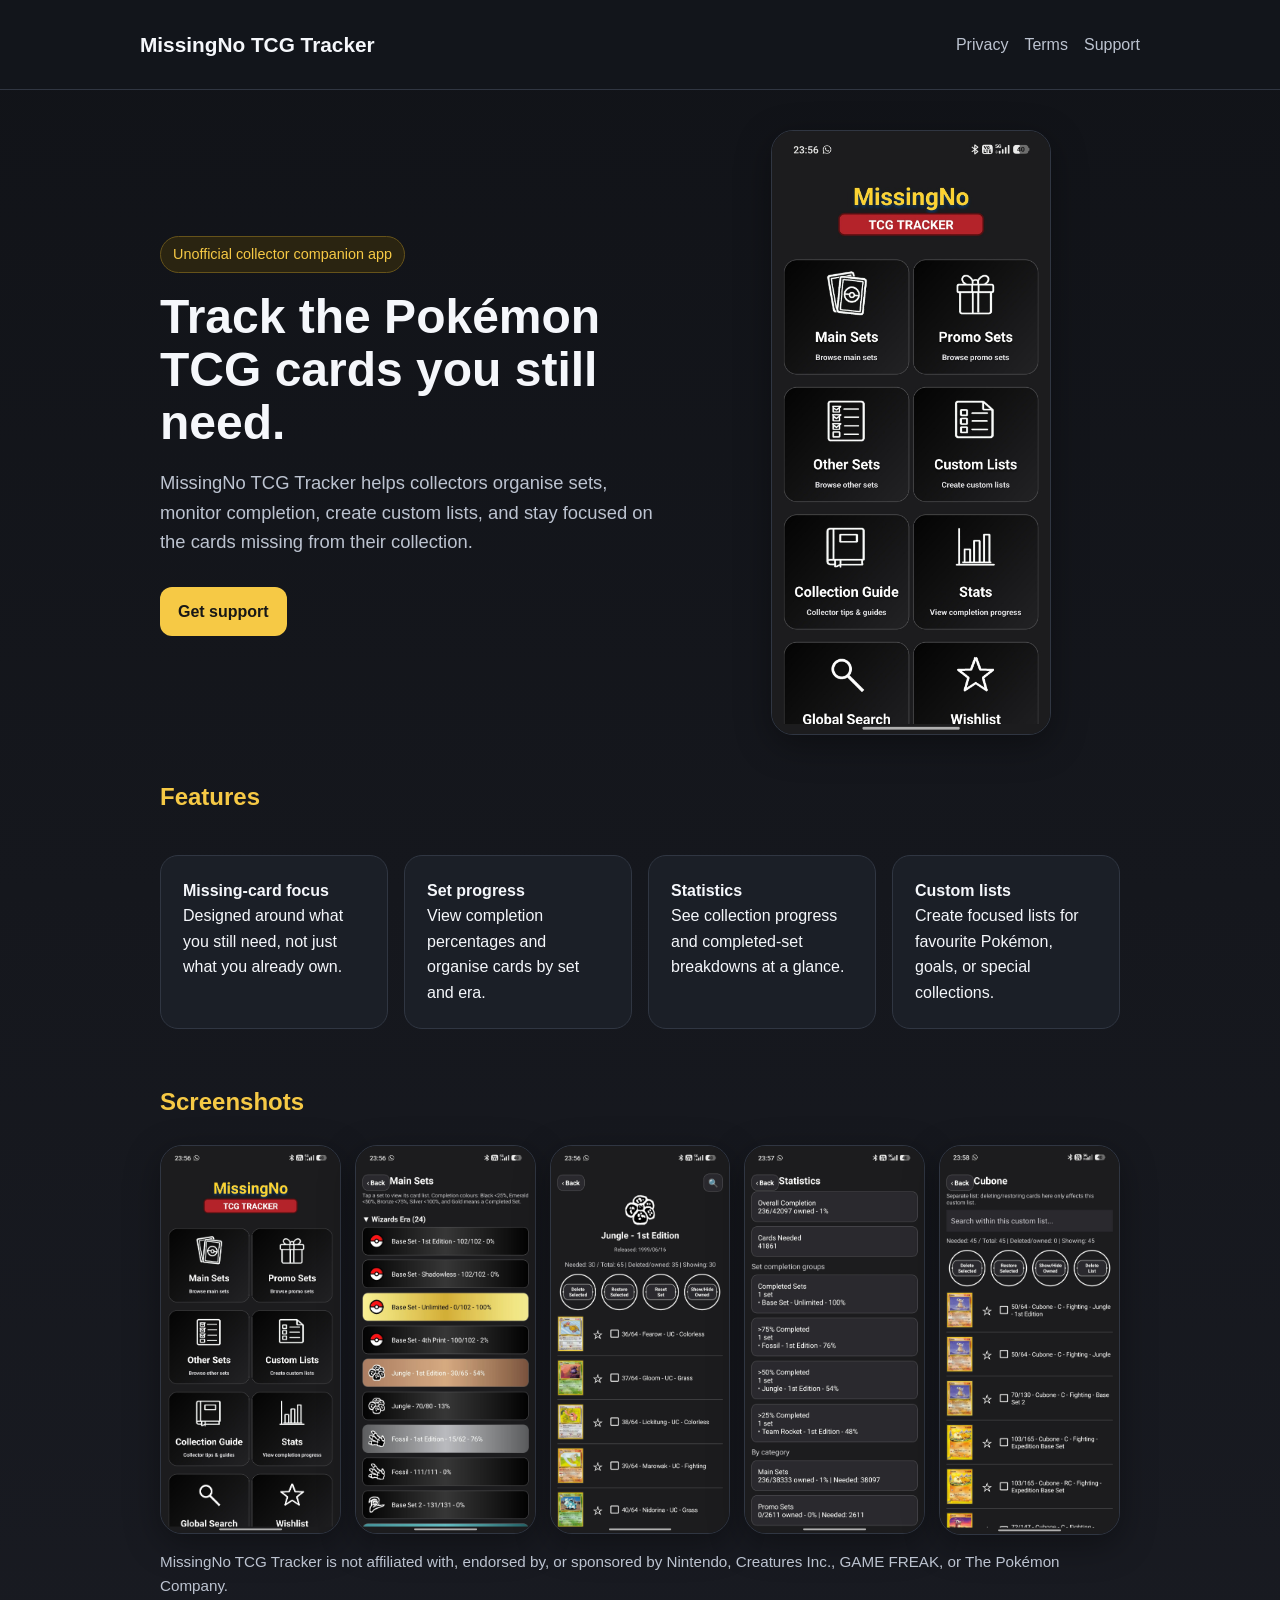
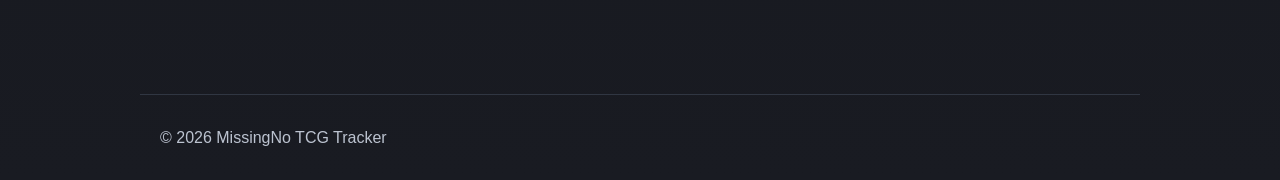
==== index.html @ 8db65860 "Add files via upload Initial website for MissingNo TCG Tracker" ====
<!doctype html><html lang="en"><head><meta charset="utf-8"><meta name="viewport" content="width=device-width,initial-scale=1"><title>MissingNo TCG Tracker</title><link rel="stylesheet" href="styles.css"></head><body><header><nav><a class="brand" href="index.html">MissingNo TCG Tracker</a><div class="links"><a href="privacy-policy.html">Privacy</a><a href="terms.html">Terms</a><a href="support.html">Support</a></div></nav></header><main><section class="hero"><div><span class="badge">Unofficial collector companion app</span><h1>Track the Pokémon TCG cards you still need.</h1><p class="lead">MissingNo TCG Tracker helps collectors organise sets, monitor completion, create custom lists, and stay focused on the cards missing from their collection.</p><a class="button" href="support.html">Get support</a></div><div class="phone"><img src="assets/screenshot-home.jpg" alt="MissingNo TCG Tracker app screenshot"></div></section><h2>Features</h2><div class="grid"><div class="card"><strong>Missing-card focus</strong><br>Designed around what you still need, not just what you already own.</div><div class="card"><strong>Set progress</strong><br>View completion percentages and organise cards by set and era.</div><div class="card"><strong>Statistics</strong><br>See collection progress and completed-set breakdowns at a glance.</div><div class="card"><strong>Custom lists</strong><br>Create focused lists for favourite Pokémon, goals, or special collections.</div></div><h2>Screenshots</h2><div class="screens"><img src="assets/screenshot-home.jpg" alt="Home screen"><img src="assets/screenshot-sets.jpg" alt="Set list screen"><img src="assets/screenshot-cards.jpg" alt="Card list screen"><img src="assets/screenshot-stats.jpg" alt="Statistics screen"><img src="assets/screenshot-settings.jpg" alt="Settings screen"></div><p class="note">MissingNo TCG Tracker is not affiliated with, endorsed by, or sponsored by Nintendo, Creatures Inc., GAME FREAK, or The Pokémon Company.</p></main><footer>© 2026 MissingNo TCG Tracker</footer></body></html>
---- styles.css ----
:root{--bg:#111318;--panel:#1b1f27;--text:#f5f7fb;--muted:#bcc3d0;--accent:#f6c945;--accent2:#e84d4d;--line:#303642}*{box-sizing:border-box}body{margin:0;font-family:Arial,Helvetica,sans-serif;background:linear-gradient(180deg,#111318,#191b22);color:var(--text);line-height:1.6}a{color:var(--accent)}header{padding:28px 20px;border-bottom:1px solid var(--line);background:#12151b;position:sticky;top:0;z-index:5}nav{max-width:1000px;margin:auto;display:flex;align-items:center;justify-content:space-between;gap:16px;flex-wrap:wrap}.brand{font-weight:800;font-size:1.3rem;color:var(--text);text-decoration:none}.links a{margin-left:16px;text-decoration:none;color:var(--muted)}.links a:hover{color:var(--accent)}main{max-width:1000px;margin:auto;padding:40px 20px}.hero{display:grid;grid-template-columns:1.1fr .9fr;gap:32px;align-items:center}.badge{display:inline-block;background:#2a2411;color:var(--accent);border:1px solid #66531a;border-radius:999px;padding:6px 12px;font-size:.9rem}h1{font-size:3rem;line-height:1.1;margin:18px 0}h2{margin-top:36px;color:var(--accent)}.lead{font-size:1.15rem;color:var(--muted)}.card{background:var(--panel);border:1px solid var(--line);border-radius:18px;padding:22px;margin:18px 0}.grid{display:grid;grid-template-columns:repeat(auto-fit,minmax(220px,1fr));gap:16px}.screens{display:grid;grid-template-columns:repeat(auto-fit,minmax(145px,1fr));gap:14px;margin-top:24px}.screens img,.phone img{width:100%;border-radius:22px;border:1px solid var(--line);box-shadow:0 10px 35px rgba(0,0,0,.35)}.phone{max-width:280px;margin:auto}.button{display:inline-block;background:var(--accent);color:#171717;text-decoration:none;font-weight:700;border-radius:12px;padding:12px 18px;margin-top:12px}.note{font-size:.95rem;color:var(--muted)}footer{max-width:1000px;margin:40px auto 0;padding:30px 20px;border-top:1px solid var(--line);color:var(--muted)}@media(max-width:760px){.hero{grid-template-columns:1fr}h1{font-size:2.2rem}.links a{margin-left:10px}}
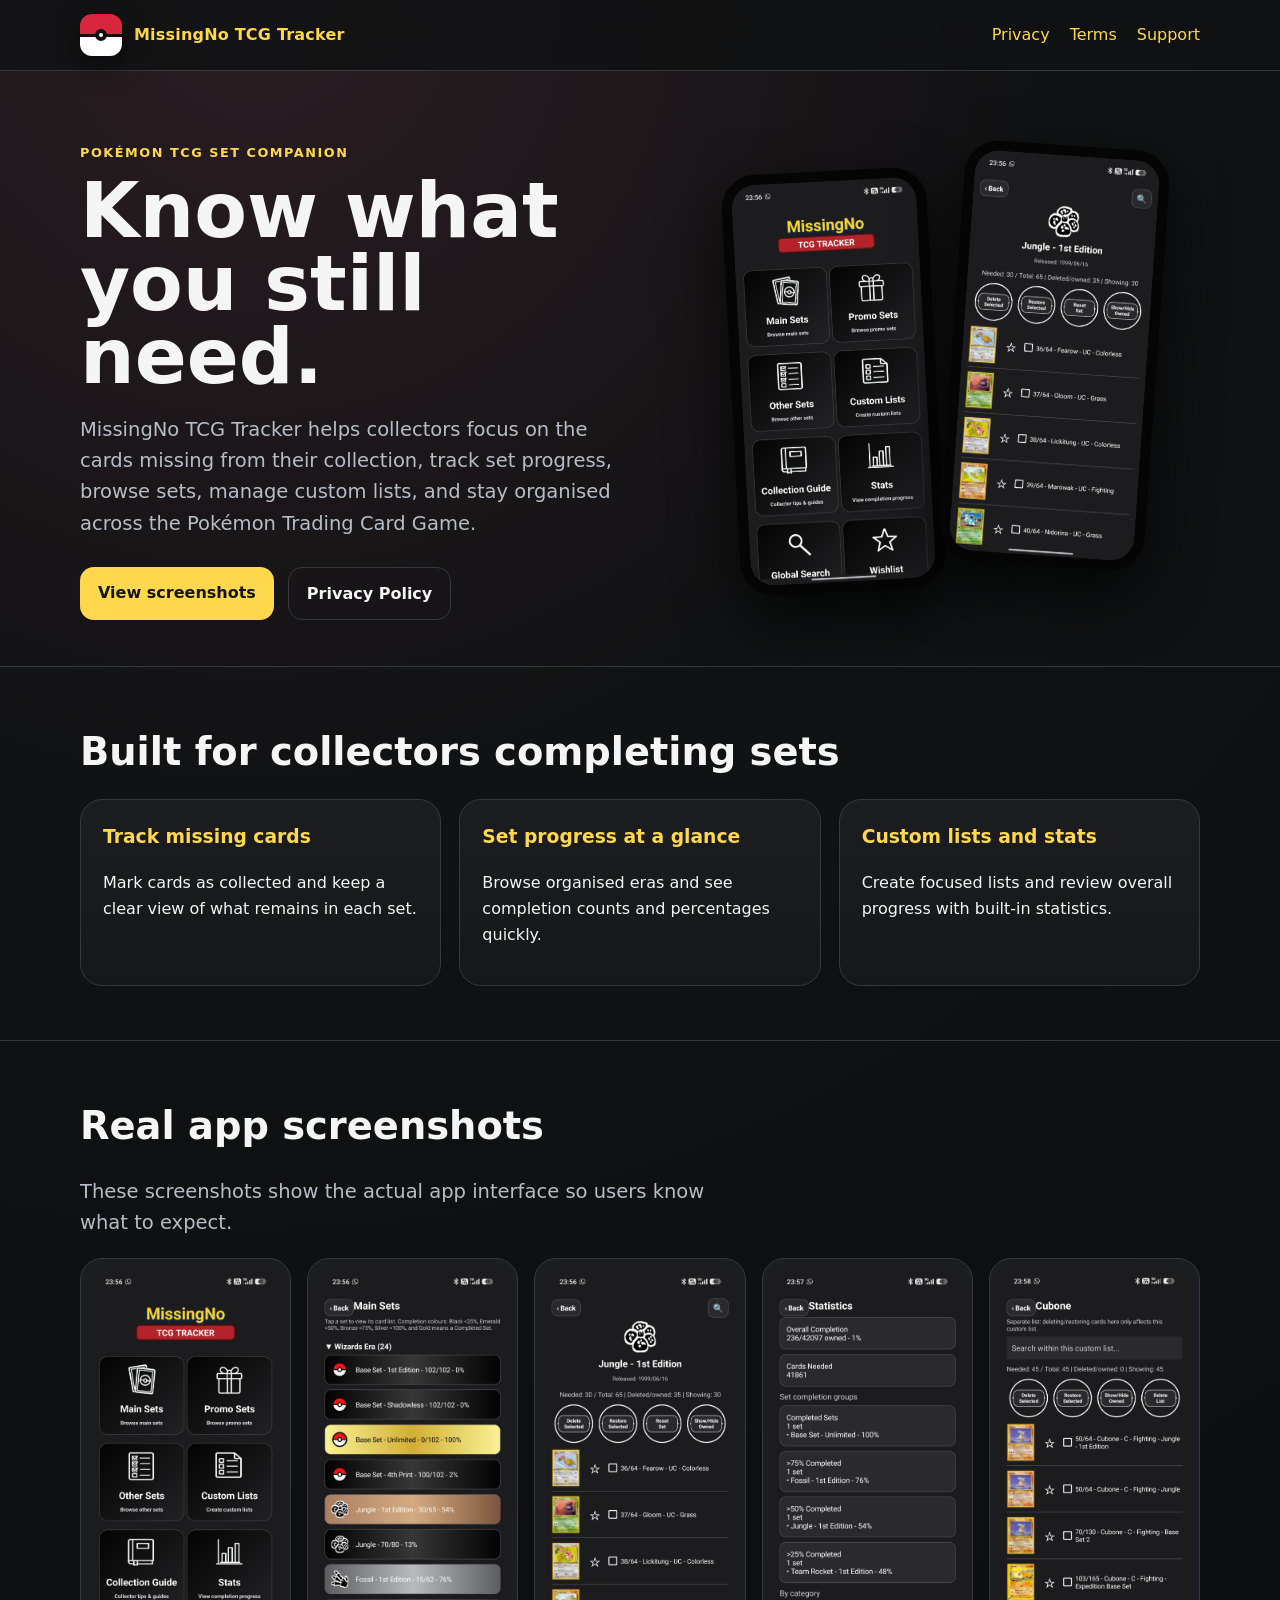
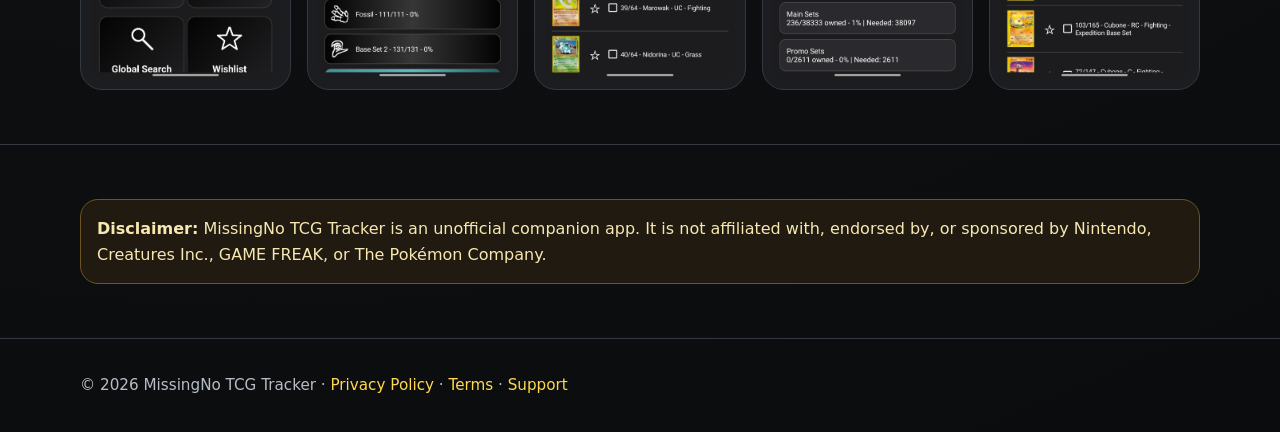
==== commit 26312740: "Add files via upload Second version" ====
--- a/index.html
+++ b/index.html
@@ -1 +1,7 @@
-<!doctype html><html lang="en"><head><meta charset="utf-8"><meta name="viewport" content="width=device-width,initial-scale=1"><title>MissingNo TCG Tracker</title><link rel="stylesheet" href="styles.css"></head><body><header><nav><a class="brand" href="index.html">MissingNo TCG Tracker</a><div class="links"><a href="privacy-policy.html">Privacy</a><a href="terms.html">Terms</a><a href="support.html">Support</a></div></nav></header><main><section class="hero"><div><span class="badge">Unofficial collector companion app</span><h1>Track the Pokémon TCG cards you still need.</h1><p class="lead">MissingNo TCG Tracker helps collectors organise sets, monitor completion, create custom lists, and stay focused on the cards missing from their collection.</p><a class="button" href="support.html">Get support</a></div><div class="phone"><img src="assets/screenshot-home.jpg" alt="MissingNo TCG Tracker app screenshot"></div></section><h2>Features</h2><div class="grid"><div class="card"><strong>Missing-card focus</strong><br>Designed around what you still need, not just what you already own.</div><div class="card"><strong>Set progress</strong><br>View completion percentages and organise cards by set and era.</div><div class="card"><strong>Statistics</strong><br>See collection progress and completed-set breakdowns at a glance.</div><div class="card"><strong>Custom lists</strong><br>Create focused lists for favourite Pokémon, goals, or special collections.</div></div><h2>Screenshots</h2><div class="screens"><img src="assets/screenshot-home.jpg" alt="Home screen"><img src="assets/screenshot-sets.jpg" alt="Set list screen"><img src="assets/screenshot-cards.jpg" alt="Card list screen"><img src="assets/screenshot-stats.jpg" alt="Statistics screen"><img src="assets/screenshot-settings.jpg" alt="Settings screen"></div><p class="note">MissingNo TCG Tracker is not affiliated with, endorsed by, or sponsored by Nintendo, Creatures Inc., GAME FREAK, or The Pokémon Company.</p></main><footer>© 2026 MissingNo TCG Tracker</footer></body></html>
+<!doctype html><html lang="en"><head><meta charset="utf-8"><meta name="viewport" content="width=device-width,initial-scale=1"><title>MissingNo TCG Tracker</title><meta name="description" content="Track missing Pokémon TCG cards and complete every set."><link rel="stylesheet" href="styles.css"></head><body>
+<nav class="nav"><div class="wrap"><a class="brand" href="index.html"><span class="ball"></span><span>MissingNo TCG Tracker</span></a><div class="links"><a href="privacy-policy.html">Privacy</a><a href="terms.html">Terms</a><a href="support.html">Support</a></div></div></nav>
+<main><section class="hero"><div class="wrap hero-grid"><div><div class="eyebrow">Pokémon TCG set companion</div><h1>Know what you still need.</h1><p class="lead">MissingNo TCG Tracker helps collectors focus on the cards missing from their collection, track set progress, browse sets, manage custom lists, and stay organised across the Pokémon Trading Card Game.</p><div class="cta"><a class="btn" href="#screenshots">View screenshots</a><a class="btn ghost" href="privacy-policy.html">Privacy Policy</a></div></div><div class="phone-row"><div class="phone"><img src="assets/screenshots/home.jpg" alt="MissingNo TCG Tracker home screen"></div><div class="phone"><img src="assets/screenshots/cards.jpg" alt="Card tracking screen"></div></div></div></section>
+<section class="section"><div class="wrap"><h2>Built for collectors completing sets</h2><div class="cards"><div class="card"><h3>Track missing cards</h3><p>Mark cards as collected and keep a clear view of what remains in each set.</p></div><div class="card"><h3>Set progress at a glance</h3><p>Browse organised eras and see completion counts and percentages quickly.</p></div><div class="card"><h3>Custom lists and stats</h3><p>Create focused lists and review overall progress with built-in statistics.</p></div></div></div></section>
+<section class="section" id="screenshots"><div class="wrap"><h2>Real app screenshots</h2><p class="lead">These screenshots show the actual app interface so users know what to expect.</p><div class="screens"><div class="screen"><img src="assets/screenshots/home.jpg" alt="Home screen"></div><div class="screen"><img src="assets/screenshots/sets.jpg" alt="Set list"></div><div class="screen"><img src="assets/screenshots/cards.jpg" alt="Card list"></div><div class="screen"><img src="assets/screenshots/stats.jpg" alt="Statistics"></div><div class="screen"><img src="assets/screenshots/settings.jpg" alt="Settings"></div></div></div></section>
+<section class="section"><div class="wrap"><div class="note"><strong>Disclaimer:</strong> MissingNo TCG Tracker is an unofficial companion app. It is not affiliated with, endorsed by, or sponsored by Nintendo, Creatures Inc., GAME FREAK, or The Pokémon Company.</div></div></section></main>
+<footer class="footer"><div class="wrap">© 2026 MissingNo TCG Tracker · <a href="privacy-policy.html">Privacy Policy</a> · <a href="terms.html">Terms</a> · <a href="support.html">Support</a></div></footer></body></html>
--- a/styles.css
+++ b/styles.css
@@ -1 +1,4 @@
-:root{--bg:#111318;--panel:#1b1f27;--text:#f5f7fb;--muted:#bcc3d0;--accent:#f6c945;--accent2:#e84d4d;--line:#303642}*{box-sizing:border-box}body{margin:0;font-family:Arial,Helvetica,sans-serif;background:linear-gradient(180deg,#111318,#191b22);color:var(--text);line-height:1.6}a{color:var(--accent)}header{padding:28px 20px;border-bottom:1px solid var(--line);background:#12151b;position:sticky;top:0;z-index:5}nav{max-width:1000px;margin:auto;display:flex;align-items:center;justify-content:space-between;gap:16px;flex-wrap:wrap}.brand{font-weight:800;font-size:1.3rem;color:var(--text);text-decoration:none}.links a{margin-left:16px;text-decoration:none;color:var(--muted)}.links a:hover{color:var(--accent)}main{max-width:1000px;margin:auto;padding:40px 20px}.hero{display:grid;grid-template-columns:1.1fr .9fr;gap:32px;align-items:center}.badge{display:inline-block;background:#2a2411;color:var(--accent);border:1px solid #66531a;border-radius:999px;padding:6px 12px;font-size:.9rem}h1{font-size:3rem;line-height:1.1;margin:18px 0}h2{margin-top:36px;color:var(--accent)}.lead{font-size:1.15rem;color:var(--muted)}.card{background:var(--panel);border:1px solid var(--line);border-radius:18px;padding:22px;margin:18px 0}.grid{display:grid;grid-template-columns:repeat(auto-fit,minmax(220px,1fr));gap:16px}.screens{display:grid;grid-template-columns:repeat(auto-fit,minmax(145px,1fr));gap:14px;margin-top:24px}.screens img,.phone img{width:100%;border-radius:22px;border:1px solid var(--line);box-shadow:0 10px 35px rgba(0,0,0,.35)}.phone{max-width:280px;margin:auto}.button{display:inline-block;background:var(--accent);color:#171717;text-decoration:none;font-weight:700;border-radius:12px;padding:12px 18px;margin-top:12px}.note{font-size:.95rem;color:var(--muted)}footer{max-width:1000px;margin:40px auto 0;padding:30px 20px;border-top:1px solid var(--line);color:var(--muted)}@media(max-width:760px){.hero{grid-template-columns:1fr}h1{font-size:2.2rem}.links a{margin-left:10px}}
+:root{
+  --bg:#111213;--panel:#1b1d20;--panel2:#23262a;--text:#f5f5f5;--muted:#b7bdc7;--red:#d7263d;--yellow:#ffd84d;--blue:#3e92cc;--line:#343840;
+}
+*{box-sizing:border-box} body{margin:0;font-family:Inter,system-ui,-apple-system,Segoe UI,Roboto,Arial,sans-serif;background:radial-gradient(circle at 20% 0%,#2a1d22 0,#111213 35%,#0b0c0d 100%);color:var(--text);line-height:1.6} a{color:var(--yellow);text-decoration:none} a:hover{text-decoration:underline}.wrap{width:min(1120px,92vw);margin:auto}.nav{position:sticky;top:0;z-index:10;background:rgba(17,18,19,.85);backdrop-filter:blur(14px);border-bottom:1px solid var(--line)}.nav .wrap{display:flex;align-items:center;justify-content:space-between;padding:14px 0}.brand{display:flex;gap:12px;align-items:center;font-weight:800;letter-spacing:.2px}.ball{width:42px;height:42px;border-radius:12px;background:linear-gradient(#d7263d 0 47%,#111 47% 55%,#fff 55%);box-shadow:0 8px 24px #0008;position:relative}.ball:after{content:"";position:absolute;inset:15px;border-radius:50%;background:#fff;border:4px solid #111}.links{display:flex;gap:20px;flex-wrap:wrap}.hero{padding:72px 0 46px}.hero-grid{display:grid;grid-template-columns:1.05fr .95fr;gap:44px;align-items:center}.eyebrow{color:var(--yellow);font-weight:800;text-transform:uppercase;letter-spacing:.12em;font-size:.8rem}h1{font-size:clamp(2.5rem,6vw,5.5rem);line-height:.95;margin:12px 0 18px}.lead{font-size:1.22rem;color:var(--muted);max-width:650px}.cta{display:flex;gap:14px;flex-wrap:wrap;margin-top:28px}.btn{display:inline-block;padding:13px 18px;border-radius:14px;background:var(--yellow);color:#151515;font-weight:800}.btn.ghost{background:transparent;color:var(--text);border:1px solid var(--line)}.phone-row{display:flex;gap:16px;justify-content:center;align-items:end}.phone{width:min(205px,30vw);border:10px solid #050505;border-radius:34px;overflow:hidden;background:#050505;box-shadow:0 24px 60px #000b;transform:rotate(-3deg)}.phone:nth-child(2){transform:translateY(-26px) rotate(4deg)}.phone img{display:block;width:100%}.section{padding:54px 0;border-top:1px solid var(--line)}h2{font-size:clamp(1.7rem,3vw,2.6rem);margin:0 0 16px}.cards{display:grid;grid-template-columns:repeat(3,1fr);gap:18px}.card{background:linear-gradient(180deg,var(--panel),#151719);border:1px solid var(--line);border-radius:22px;padding:22px}.card h3{margin-top:0;color:var(--yellow)}.screens{display:grid;grid-template-columns:repeat(5,1fr);gap:16px}.screen{background:var(--panel);border:1px solid var(--line);border-radius:22px;padding:10px}.screen img{width:100%;border-radius:14px;display:block}.legal{max-width:860px;padding:52px 0}.legal h1{font-size:2.5rem;line-height:1.1}.legal h2{font-size:1.5rem;margin-top:34px}.footer{padding:34px 0;border-top:1px solid var(--line);color:var(--muted);font-size:.95rem}.note{background:#201a11;border:1px solid #6d5520;border-radius:18px;padding:16px;color:#f7e8b1}@media(max-width:850px){.hero-grid{grid-template-columns:1fr}.cards{grid-template-columns:1fr}.screens{grid-template-columns:repeat(2,1fr)}.links{gap:12px;font-size:.95rem}.phone{width:42vw}.phone-row{justify-content:flex-start;overflow:hidden}}
